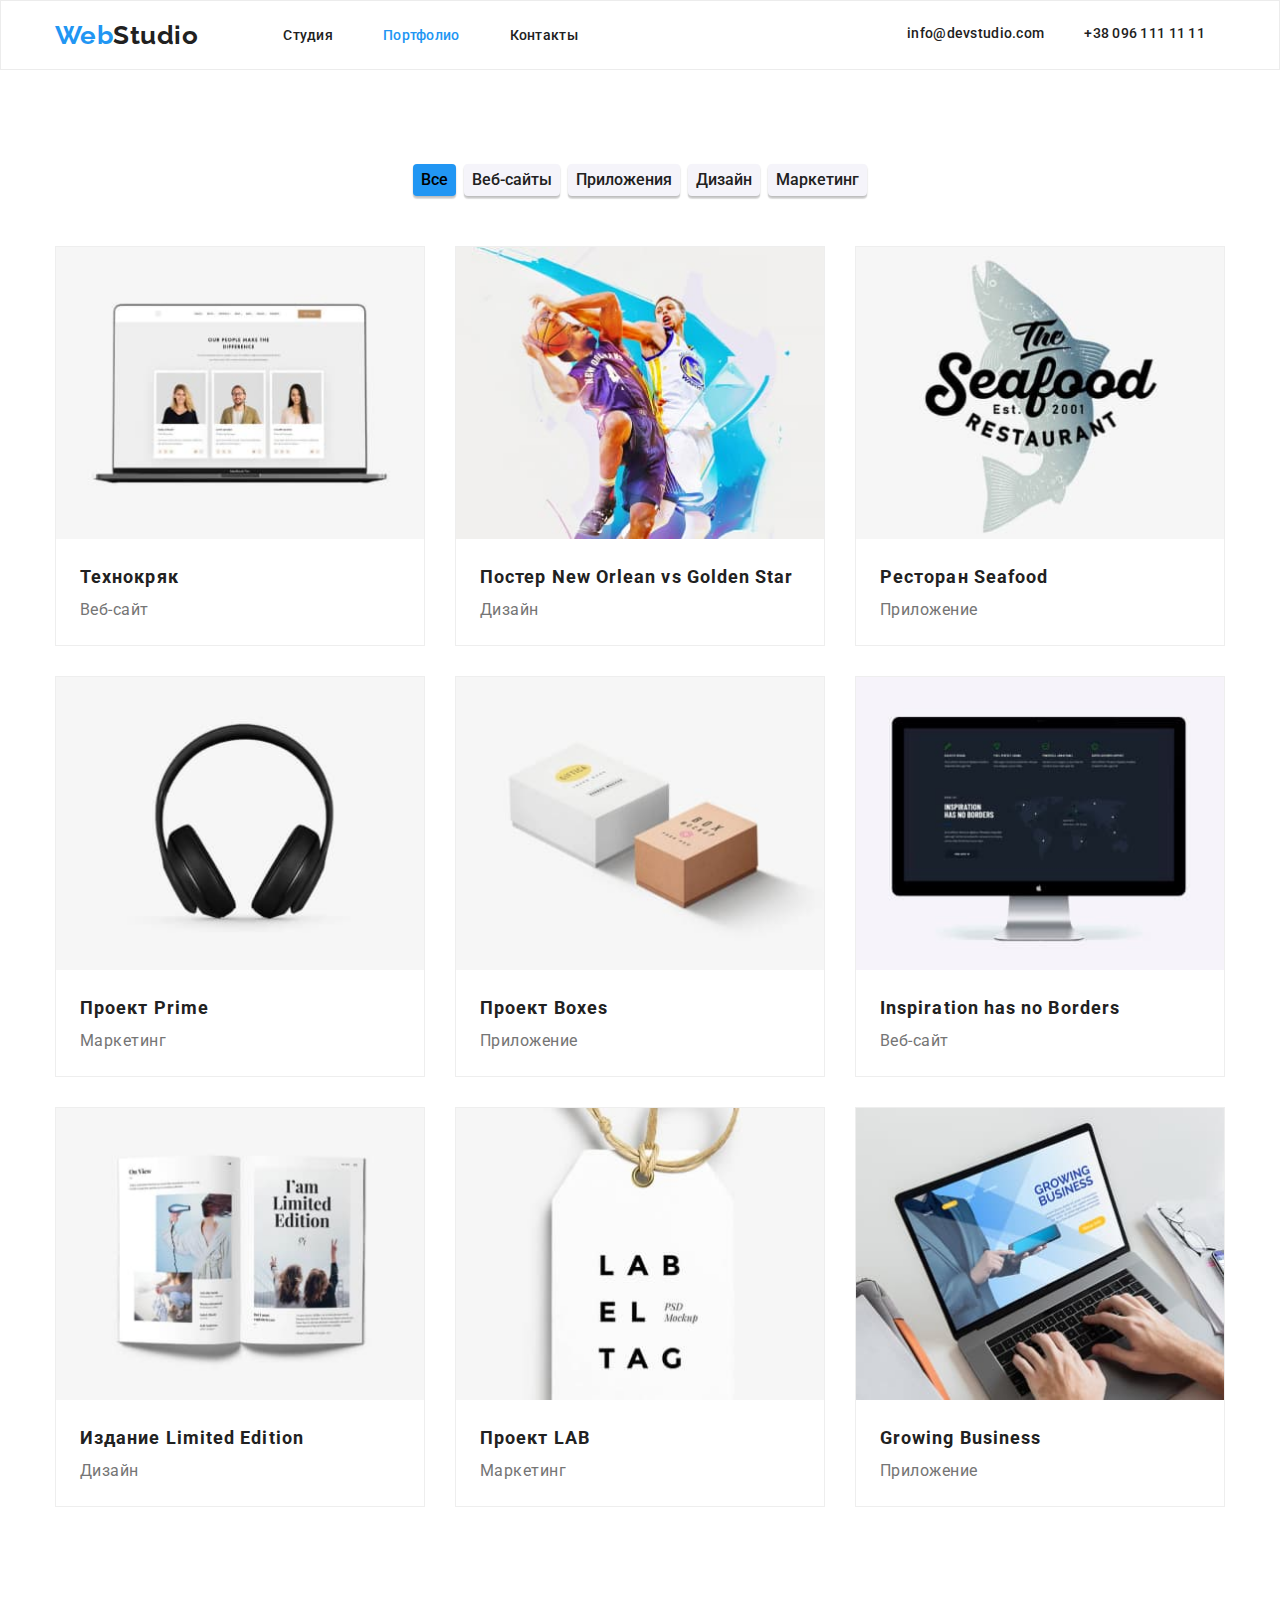
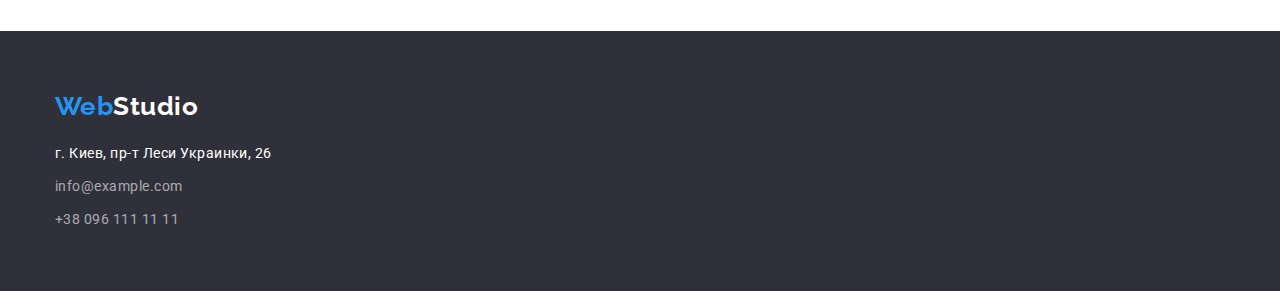
==== portfolio.html @ f0472d08 "markup,styles,portfolio page" ====
<!DOCTYPE html>
<html lang="ru">
  <head>
    <meta charset="UTF-8" />
    <meta name="viewport" content="width=device-width, initial-scale=1.0" />
    <title>Студия</title>

    <link rel="preconnect" href="https://fonts.googleapis.com" />
    <link rel="preconnect" href="https://fonts.gstatic.com" crossorigin />
    <link
      href="https://fonts.googleapis.com/css2?family=Raleway:wght@700&family=Roboto:wght@400;500;700;900&display=swap"
      rel="stylesheet"
    />
    <link
      rel="stylesheet"
      href="https://cdnjs.cloudflare.com/ajax/libs/modern-normalize/1.1.0/modern-normalize.min.css"
    />
    <link rel="stylesheet" href="./css/styles.css" />
  </head>

  <body>
    <!--Шапка сайта-->
    <header class="header">
      <div class="container no-padding flex">
        <div class="navigation">
          <a href="" lang="en" class="logo focus"
            ><span class="logo-web">Web</span>Studio</a
          >
          <nav>
            <ul class="site-nav flex">
              <li class="focus nav-item">
                <a href="./index.html">Студия</a>
              </li>
              <li class="focus nav-item active-page">
                <a href="./portfolio.html">Портфолио</a>
              </li>
              <li class="focus nav-item"><a href="">Контакты</a></li>
            </ul>
          </nav>
        </div>
        <ul class="head-contact flex site-nav">
          <li>
            <a href="mailto:info@devstudio.com" class="section-text"
              >info@devstudio.com</a
            >
          </li>
          <li>
            <a href="tel:+380961111111" class="section-text"
              >+38 096 111 11 11</a
            >
          </li>
        </ul>
      </div>
    </header>
    <main>
      <section class="section">
        <div class="">
          <div class="port-buttons container">
            <h1 class="title visually-hidden">Мои проэкты</h1>
            <ul class="port-btn-list">
              <li class="port-btn-item">
                <button type="button" class="port-btn">Все</button>
              </li>
              <li class="port-btn-item">
                <button type="button" class="port-btn not-active">
                  Веб-сайты
                </button>
              </li>
              <li class="port-btn-item">
                <button type="button" class="port-btn not-active">
                  Приложения
                </button>
              </li>
              <li class="port-btn-item">
                <button type="button" class="port-btn not-active">
                  Дизайн
                </button>
              </li>
              <li class="port-btn-item">
                <button type="button" class="port-btn not-active">
                  Маркетинг
                </button>
              </li>
            </ul>
          </div>
          <div class="container portfolio flex">
            <ul class="port-list">
              <li class="port-list-item">
                <img
                  src="./pictures/port-1.jpg"
                  alt="лаптоп"
                  width="370"
                  height="294"
                />
                <div class="port-cards-text">
                  <h2 class="port-title">Технокряк</h2>
                  <p class="port-subtitle">Веб-сайт</p>
                </div>
              </li>
              <li class="port-list-item">
                <img
                  src="./pictures/port-2.jpg"
                  alt="баскетбалисты"
                  width="370"
                  height="294"
                />
                <div class="port-cards-text">
                  <h2 class="port-title">Постер New Orlean vs Golden Star</h2>
                  <p class="port-subtitle">Дизайн</p>
                </div>
              </li>
              <li class="port-list-item">
                <img
                  src="./pictures/port-3.jpg"
                  alt="рыбный ресторан"
                  width="370"
                  height="294"
                />
                <div class="port-cards-text">
                  <h2 class="port-title">Ресторан Seafood</h2>
                  <p class="port-subtitle">Приложение</p>
                </div>
              </li>
              <li class="port-list-item">
                <img
                  src="./pictures/port-4.jpg"
                  alt="наушники"
                  width="370"
                  height="294"
                />
                <div class="port-cards-text">
                  <h2 class="port-title">Проект Prime</h2>
                  <p class="port-subtitle">Маркетинг</p>
                </div>
              </li>
              <li class="port-list-item">
                <img
                  src="./pictures/port-5.jpg"
                  alt="коробки"
                  width="370"
                  height="294"
                />
                <div class="port-cards-text">
                  <h2 class="port-title">Проект Boxes</h2>
                  <p class="port-subtitle">Приложение</p>
                </div>
              </li>
              <li class="port-list-item">
                <img
                  src="./pictures/port-6.jpg"
                  alt="экран"
                  width="370"
                  height="294"
                />
                <div class="port-cards-text">
                  <h2 class="port-title">Inspiration has no Borders</h2>
                  <p class="port-subtitle">Веб-сайт</p>
                </div>
              </li>
              <li class="port-list-item">
                <img
                  src="./pictures/port-7.jpg"
                  alt="журнал"
                  width="370"
                  height="294"
                />
                <div class="port-cards-text">
                  <h2 class="port-title">Издание Limited Edition</h2>
                  <p class="port-subtitle">Дизайн</p>
                </div>
              </li>
              <li class="port-list-item">
                <img
                  src="./pictures/port-8.jpg"
                  alt="лейбл"
                  width="370"
                  height="294"
                />
                <div class="port-cards-text">
                  <h2 class="port-title">Проект LAB</h2>
                  <p class="port-subtitle">Маркетинг</p>
                </div>
              </li>
              <li class="port-list-item">
                <img
                  src="./pictures/port-9.jpg"
                  alt="лаптоп"
                  width="370"
                  height="294"
                />
                <div class="port-cards-text">
                  <h2 class="port-title">Growing Business</h2>
                  <p class="port-subtitle">Приложение</p>
                </div>
              </li>
            </ul>
          </div>
        </div>
      </section>
    </main>
    <!--Подвал-->
    <footer class="footer">
      <div class="container foot-padding">
        <a href="./index.html" class="logo foot focus"
          ><span class="logo-web">Web</span>Studio</a
        >
        <address class="address">
          <ul class="foot-contacts">
            <li class="address-item">
              <a
                href="https://goo.gl/maps/bssERs2WhnVpPogH9"
                target="blank"
                class="link"
                >г. Киев, пр-т Леси Украинки, 26</a
              >
            </li>
            <li class="address-item">
              <a href="mailto:info@example.com" class="link link-rgba"
                >info@example.com</a
              >
            </li>
            <li class="address-item">
              <a href="tel:+380961111111" class="link link-rgba"
                >+38 096 111 11 11</a
              >
            </li>
          </ul>
        </address>
      </div>
    </footer>
  </body>
</html>
---- css/styles.css ----
:root {
  --main-color: #212121;
  --text-color: #757575;
  --accent-color: #2196f3;
  --main-bg-color: #ffffff;
  --bg-color: #f5f4fa;
  --foot-bg-color: #2f303a;
}
html {
  box-sizing: border-box;
}

/*основной цвет текста #212121*/
/*вторичный цвет #757575*/
/*акцент цвет #2196F3*/
/*основной цвет фона #ffffff*/
/*вторичный цвет фона #F5F4FA*/
/*подвал цвет адреса rgba(255, 255, 255, 0.6);*/
/*подвал цвет фона #2F303A*/
body {
  font-family: Roboto;
  color: var(--main-color);
  background-color: var(--main-bg-color);
  letter-spacing: 0.03em;
}
ul {
  padding: 0;
  margin: 0;
  list-style: none;
}
a {
  text-decoration: none;
}
h1,
h2,
h3,
h4,
h5,
h6,
p {
  margin: 0;
}
img {
  display: block;
  max-width: 100%;
  height: auto;
}
.navigation {
  display: flex;
  align-items: center;
  margin-right: auto;
}
.card-set {
  display: flex;
}
.card-set > .feat-item {
  flex-basis: calc(100% / 4);
}
.card-set > .we-do-item {
  flex-basis: calc(100% / 3);
}
.flex {
  display: flex;
}
.container {
  margin-left: auto;
  margin-right: auto;
  padding-left: 15px;
  padding-right: 15px;
  padding-top: 94px;
  max-width: 1200px;
}
.container.padding-bottom {
  padding-bottom: 94px;
}
.container.foot-padding {
  padding-top: 60px;
  padding-bottom: 60px;
}
.container.no-padding {
  padding-top: 0;
}
.header {
  border: 1px solid #ececec;
}
.logo {
  font-family: Raleway;
  font-weight: bold;
  font-size: 26px;
  line-height: 1.2;
  color: var(--main-color);
  margin-right: 85px;
}
.logo-web {
  color: var(--accent-color);
}
.logo.foot {
  color: var(--main-bg-color);
}
.footer {
  background-color: var(--foot-bg-color);
}
.site-nav {
  padding-top: 25px;
  padding-bottom: 25px;
}
.site-nav a {
  font-weight: 500;
  font-size: 14px;
  line-height: 1.14;
  letter-spacing: 0.02em;

  color: var(--main-color);
}
.site-nav a:focus,
.site-nav a:hover {
  color: var(--accent-color);
}
.nav-item:not(:last-child) {
  margin-right: 50px;
}
.active-page a {
  color: var(--accent-color);
}
.head-contact {
  font-weight: 500;
  font-size: 14px;
  line-height: 1.14;
  letter-spacing: 0.02em;
}
.head-contact a:hover,
.head-contact a:focus {
  color: var(--accent-color);
}
.head-contact :first-child {
  margin-right: 20px;
}

.section {
  color: var(--main-color);
}
.section-text {
  color: var(--text-color);
}
.bgcolor {
  width: auto;
  background-color: var(--bg-color);
}

.hero {
  padding: 200px 0;
  text-align: center;
  max-width: auto;
  height: 600px;

  background: #2f303a;
}
.hero-title {
  margin: auto;
  font-weight: 900;
  font-size: 44px;
  line-height: 1.36;
  text-align: center;

  letter-spacing: 0.06em;
  text-transform: uppercase;
  color: var(--main-bg-color);
}
.btn {
  display: inline-flex;
  color: var(--main-bg-color);
  background-color: var(--accent-color);
  box-shadow: 0px 4px 4px rgba(0, 0, 0, 0.15);
  border-radius: 4px;
  border-color: transparent;
  position: absolute;
  margin-top: 30px;
  padding: 10px 32px;
  max-width: 200px;
  max-height: 50px;
  font-style: normal;
  font-weight: bold;
  font-size: 16px;
  line-height: 1.9;
}
.visually-hidden {
  position: absolute !important;
  clip: rect(1px 1px 1px 1px);
  clip: rect(1px, 1px, 1px, 1px);
  padding: 0 !important;
  border: 0 !important;
  height: 1px !important;
  width: 1px !important;
  overflow: hidden;
}
.features .title {
  margin-top: 0;
  margin-bottom: 0;
  font-weight: bold;
  font-size: 14px;
  line-height: 1.14;
  text-transform: uppercase;
}
.feat-text {
  padding-top: 10px;
  margin-bottom: 0;
  font-size: 16px;
  line-height: 1.18;
}
.feat-item:not(:last-child) {
  margin-right: 25px;
}
.we-do-item:not(:last-child) {
  margin-right: 15px;
}
.main-title {
  margin-top: 0;
  margin-bottom: 50px;
  font-weight: bold;
  font-size: 36px;
  line-height: 1.16;
  text-align: center;
}

.team-list > .team-item {
  display: inline-block;
  flex-basis: calc(100% / 4);
}
.team-list > .team-item:not(:last-child) {
  margin-right: 20px;
}
.team-item {
  width: 270px;
  height: 368px;
  background: var(--main-bg-color);
  box-shadow: 1px 3px 0px rgb(0 0 0 / 12%);
}
.team-card-text {
  padding: 30px 55px;
  text-align: center;
}
.team-subtitle {
  font-weight: 500;
  font-size: 16px;
  line-height: 1.18;
}

.team-text {
  margin-top: 10px;
  font-size: 16px;
  line-height: 1.18;
}
.foot-contacts {
  margin-top: 20px;
}
.address-item:not(:first-child) {
  margin-top: 9px;
}
.address .link {
  font-style: normal;
  font-family: Roboto;
  font-size: 14px;
  line-height: 1.7;
  color: var(--main-bg-color);
}
.link.link-rgba {
  color: rgba(255, 255, 255, 0.6);
}
/*Стили Портфолио*/
:root {
  --btn-shadow: 0px 3px 1px rgba(0, 0, 0, 0.1), 0px 1px 2px rgba(0, 0, 0, 0.08),
    0px 2px 2px rgba(0, 0, 0, 0.12);
}

.port-btn-list {
  display: flex;
  justify-content: center;
  margin-bottom: 50px;
}
.port-btn {
  display: inline-block;
  width: auto;
  height: auto;
  position: inherit;
  background-color: var(--accent-color);
  box-shadow: var(--btn-shadow);
  border-radius: 4px;
  border-color: transparent;
  font-family: Roboto;
  font-weight: 500;
  font-size: 16px;
  line-height: 1.6;
  text-align: center;
}
.port-btn.not-active {
  color: var(--main-color);
  background-color: var(--bg-color);
}
.port-btn-list > .port-btn-item:not(:last-child) {
  margin-right: 8px;
}
.container.portfolio {
  padding-top: 0;
  padding-bottom: 94px;
}
.port-list {
  display: flex;
  flex-wrap: wrap;
}
.port-list-item {
  background-color: var(--main-bg-color);
  border: 1px solid #eeeeee;
  flex-basis: calc((100% - 60px) / 3);
  margin-bottom: 30px;
}
.port-list-item:not(:nth-child(3n)) {
  margin-right: 30px;
}
.port-cards-text {
  padding: 20px 24px;
}
.port-title {
  font-weight: bold;
  font-size: 18px;
  line-height: 2;
  letter-spacing: 0.06em;
  color: var(--main-color);
}
.port-subtitle {
  font-size: 16px;
  line-height: 1.87;
  color: var(--text-color);
}
/*основной цвет текста #212121*/
/*вторичный цвет #757575*/
/*акцент цвет #2196F3*/
/*основной цвет фона #E5E5E5*/
/*вторичный цвет фона #F5F4FA*/
/*подвал цвет адреса rgba(255, 255, 255, 0.6);*/
/*подвал цвет фона #2F303A*/
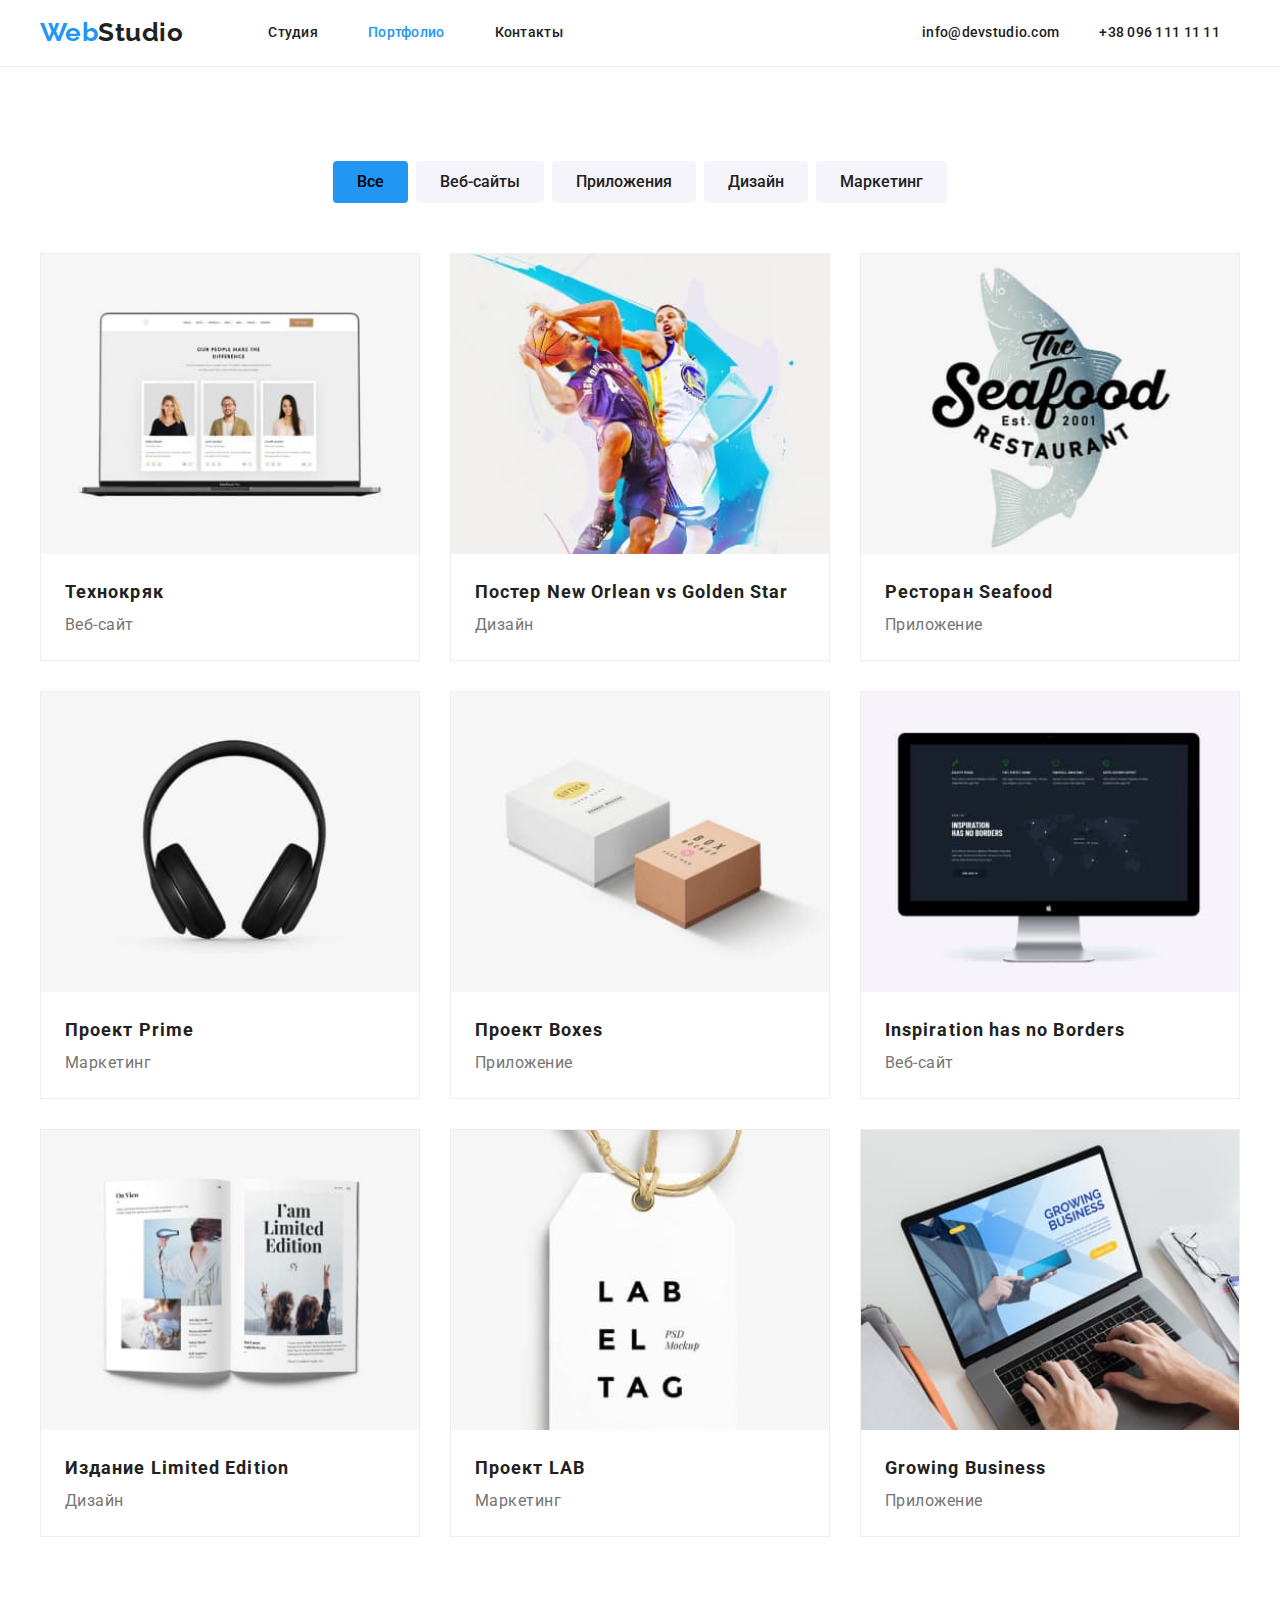
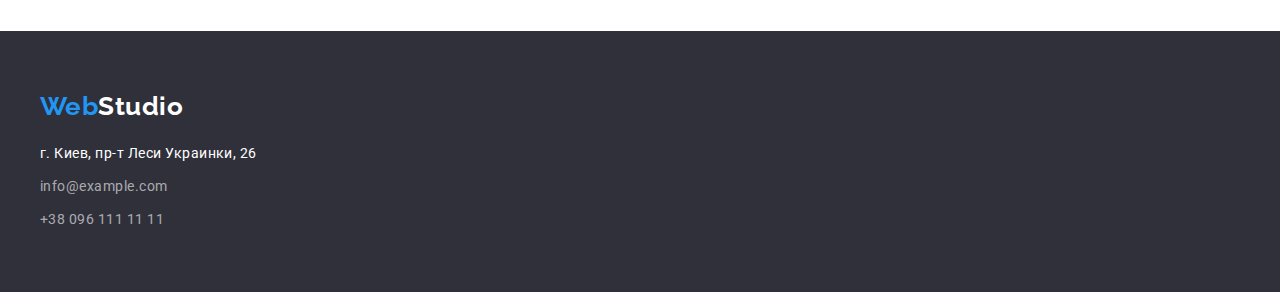
==== commit 6819564d: "edit" ====
--- a/portfolio.html
+++ b/portfolio.html
@@ -29,12 +29,14 @@
           <nav>
             <ul class="site-nav flex">
               <li class="focus nav-item">
-                <a href="./index.html">Студия</a>
+                <a class="nav-link" href="./index.html">Студия</a>
               </li>
               <li class="focus nav-item active-page">
-                <a href="./portfolio.html">Портфолио</a>
+                <a class="nav-link" href="./portfolio.html">Портфолио</a>
               </li>
-              <li class="focus nav-item"><a href="">Контакты</a></li>
+              <li class="focus nav-item">
+                <a class="nav-link" href="">Контакты</a>
+              </li>
             </ul>
           </nav>
         </div>
@@ -54,147 +56,143 @@
     </header>
     <main>
       <section class="section">
-        <div class="">
-          <div class="port-buttons container">
-            <h1 class="title visually-hidden">Мои проэкты</h1>
-            <ul class="port-btn-list">
-              <li class="port-btn-item">
-                <button type="button" class="port-btn">Все</button>
-              </li>
-              <li class="port-btn-item">
-                <button type="button" class="port-btn not-active">
-                  Веб-сайты
-                </button>
-              </li>
-              <li class="port-btn-item">
-                <button type="button" class="port-btn not-active">
-                  Приложения
-                </button>
-              </li>
-              <li class="port-btn-item">
-                <button type="button" class="port-btn not-active">
-                  Дизайн
-                </button>
-              </li>
-              <li class="port-btn-item">
-                <button type="button" class="port-btn not-active">
-                  Маркетинг
-                </button>
-              </li>
-            </ul>
-          </div>
-          <div class="container portfolio flex">
-            <ul class="port-list">
-              <li class="port-list-item">
-                <img
-                  src="./pictures/port-1.jpg"
-                  alt="лаптоп"
-                  width="370"
-                  height="294"
-                />
-                <div class="port-cards-text">
-                  <h2 class="port-title">Технокряк</h2>
-                  <p class="port-subtitle">Веб-сайт</p>
-                </div>
-              </li>
-              <li class="port-list-item">
-                <img
-                  src="./pictures/port-2.jpg"
-                  alt="баскетбалисты"
-                  width="370"
-                  height="294"
-                />
-                <div class="port-cards-text">
-                  <h2 class="port-title">Постер New Orlean vs Golden Star</h2>
-                  <p class="port-subtitle">Дизайн</p>
-                </div>
-              </li>
-              <li class="port-list-item">
-                <img
-                  src="./pictures/port-3.jpg"
-                  alt="рыбный ресторан"
-                  width="370"
-                  height="294"
-                />
-                <div class="port-cards-text">
-                  <h2 class="port-title">Ресторан Seafood</h2>
-                  <p class="port-subtitle">Приложение</p>
-                </div>
-              </li>
-              <li class="port-list-item">
-                <img
-                  src="./pictures/port-4.jpg"
-                  alt="наушники"
-                  width="370"
-                  height="294"
-                />
-                <div class="port-cards-text">
-                  <h2 class="port-title">Проект Prime</h2>
-                  <p class="port-subtitle">Маркетинг</p>
-                </div>
-              </li>
-              <li class="port-list-item">
-                <img
-                  src="./pictures/port-5.jpg"
-                  alt="коробки"
-                  width="370"
-                  height="294"
-                />
-                <div class="port-cards-text">
-                  <h2 class="port-title">Проект Boxes</h2>
-                  <p class="port-subtitle">Приложение</p>
-                </div>
-              </li>
-              <li class="port-list-item">
-                <img
-                  src="./pictures/port-6.jpg"
-                  alt="экран"
-                  width="370"
-                  height="294"
-                />
-                <div class="port-cards-text">
-                  <h2 class="port-title">Inspiration has no Borders</h2>
-                  <p class="port-subtitle">Веб-сайт</p>
-                </div>
-              </li>
-              <li class="port-list-item">
-                <img
-                  src="./pictures/port-7.jpg"
-                  alt="журнал"
-                  width="370"
-                  height="294"
-                />
-                <div class="port-cards-text">
-                  <h2 class="port-title">Издание Limited Edition</h2>
-                  <p class="port-subtitle">Дизайн</p>
-                </div>
-              </li>
-              <li class="port-list-item">
-                <img
-                  src="./pictures/port-8.jpg"
-                  alt="лейбл"
-                  width="370"
-                  height="294"
-                />
-                <div class="port-cards-text">
-                  <h2 class="port-title">Проект LAB</h2>
-                  <p class="port-subtitle">Маркетинг</p>
-                </div>
-              </li>
-              <li class="port-list-item">
-                <img
-                  src="./pictures/port-9.jpg"
-                  alt="лаптоп"
-                  width="370"
-                  height="294"
-                />
-                <div class="port-cards-text">
-                  <h2 class="port-title">Growing Business</h2>
-                  <p class="port-subtitle">Приложение</p>
-                </div>
-              </li>
-            </ul>
-          </div>
+        <div class="container">
+          <h1 class="title visually-hidden">Мои проэкты</h1>
+          <ul class="port-btn-list">
+            <li class="port-btn-item">
+              <button type="button" class="port-btn">Все</button>
+            </li>
+            <li class="port-btn-item">
+              <button type="button" class="port-btn not-active">
+                Веб-сайты
+              </button>
+            </li>
+            <li class="port-btn-item">
+              <button type="button" class="port-btn not-active">
+                Приложения
+              </button>
+            </li>
+            <li class="port-btn-item">
+              <button type="button" class="port-btn not-active">Дизайн</button>
+            </li>
+            <li class="port-btn-item">
+              <button type="button" class="port-btn not-active">
+                Маркетинг
+              </button>
+            </li>
+          </ul>
+        </div>
+        <div class="container portfolio flex">
+          <ul class="port-list">
+            <li class="port-list-item">
+              <img
+                src="./pictures/port-1.jpg"
+                alt="лаптоп"
+                width="370"
+                height="294"
+              />
+              <div class="port-cards-text">
+                <h2 class="port-title">Технокряк</h2>
+                <p class="port-subtitle">Веб-сайт</p>
+              </div>
+            </li>
+            <li class="port-list-item">
+              <img
+                src="./pictures/port-2.jpg"
+                alt="баскетбалисты"
+                width="370"
+                height="294"
+              />
+              <div class="port-cards-text">
+                <h2 class="port-title">Постер New Orlean vs Golden Star</h2>
+                <p class="port-subtitle">Дизайн</p>
+              </div>
+            </li>
+            <li class="port-list-item">
+              <img
+                src="./pictures/port-3.jpg"
+                alt="рыбный ресторан"
+                width="370"
+                height="294"
+              />
+              <div class="port-cards-text">
+                <h2 class="port-title">Ресторан Seafood</h2>
+                <p class="port-subtitle">Приложение</p>
+              </div>
+            </li>
+            <li class="port-list-item">
+              <img
+                src="./pictures/port-4.jpg"
+                alt="наушники"
+                width="370"
+                height="294"
+              />
+              <div class="port-cards-text">
+                <h2 class="port-title">Проект Prime</h2>
+                <p class="port-subtitle">Маркетинг</p>
+              </div>
+            </li>
+            <li class="port-list-item">
+              <img
+                src="./pictures/port-5.jpg"
+                alt="коробки"
+                width="370"
+                height="294"
+              />
+              <div class="port-cards-text">
+                <h2 class="port-title">Проект Boxes</h2>
+                <p class="port-subtitle">Приложение</p>
+              </div>
+            </li>
+            <li class="port-list-item">
+              <img
+                src="./pictures/port-6.jpg"
+                alt="экран"
+                width="370"
+                height="294"
+              />
+              <div class="port-cards-text">
+                <h2 class="port-title">Inspiration has no Borders</h2>
+                <p class="port-subtitle">Веб-сайт</p>
+              </div>
+            </li>
+            <li class="port-list-item">
+              <img
+                src="./pictures/port-7.jpg"
+                alt="журнал"
+                width="370"
+                height="294"
+              />
+              <div class="port-cards-text">
+                <h2 class="port-title">Издание Limited Edition</h2>
+                <p class="port-subtitle">Дизайн</p>
+              </div>
+            </li>
+            <li class="port-list-item">
+              <img
+                src="./pictures/port-8.jpg"
+                alt="лейбл"
+                width="370"
+                height="294"
+              />
+              <div class="port-cards-text">
+                <h2 class="port-title">Проект LAB</h2>
+                <p class="port-subtitle">Маркетинг</p>
+              </div>
+            </li>
+            <li class="port-list-item">
+              <img
+                src="./pictures/port-9.jpg"
+                alt="лаптоп"
+                width="370"
+                height="294"
+              />
+              <div class="port-cards-text">
+                <h2 class="port-title">Growing Business</h2>
+                <p class="port-subtitle">Приложение</p>
+              </div>
+            </li>
+          </ul>
         </div>
       </section>
     </main>
--- a/css/styles.css
+++ b/css/styles.css
@@ -42,7 +42,7 @@
 }
 img {
   display: block;
-  max-width: 100%;
+  width: 100%;
   height: auto;
 }
 .navigation {
@@ -65,52 +65,60 @@
 .container {
   margin-left: auto;
   margin-right: auto;
+
+  max-width: 1200px;
+}
+.section {
   padding-left: 15px;
   padding-right: 15px;
   padding-top: 94px;
-  max-width: 1200px;
+  color: var(--main-color);
+}
+.section-text {
+  color: var(--text-color);
 }
 .container.padding-bottom {
   padding-bottom: 94px;
 }
-.container.foot-padding {
+
+.container.no-padding {
+  padding-top: 0;
+}
+.header {
+  border-bottom: 1px solid #ececec;
+}
+.logo {
+  font-family: Raleway;
+  font-weight: bold;
+  font-size: 26px;
+  line-height: 1.2;
+  color: var(--main-color);
+  margin-right: 85px;
+}
+.logo-web {
+  color: var(--accent-color);
+}
+.logo.foot {
+  color: var(--main-bg-color);
+}
+.footer {
   padding-top: 60px;
   padding-bottom: 60px;
-}
-.container.no-padding {
-  padding-top: 0;
-}
-.header {
-  border: 1px solid #ececec;
-}
-.logo {
-  font-family: Raleway;
-  font-weight: bold;
-  font-size: 26px;
-  line-height: 1.2;
-  color: var(--main-color);
-  margin-right: 85px;
-}
-.logo-web {
-  color: var(--accent-color);
-}
-.logo.foot {
-  color: var(--main-bg-color);
-}
-.footer {
   background-color: var(--foot-bg-color);
 }
-.site-nav {
+
+.site-nav a {
+  font-weight: 500;
+  font-size: 14px;
+  line-height: 1.14;
+  letter-spacing: 0.02em;
+
+  color: var(--main-color);
+}
+.nav-link {
+  display: block;
   padding-top: 25px;
   padding-bottom: 25px;
-}
-.site-nav a {
-  font-weight: 500;
-  font-size: 14px;
-  line-height: 1.14;
-  letter-spacing: 0.02em;
-
-  color: var(--main-color);
 }
 .site-nav a:focus,
 .site-nav a:hover {
@@ -123,6 +131,7 @@
   color: var(--accent-color);
 }
 .head-contact {
+  align-items: center;
   font-weight: 500;
   font-size: 14px;
   line-height: 1.14;
@@ -136,12 +145,6 @@
   margin-right: 20px;
 }
 
-.section {
-  color: var(--main-color);
-}
-.section-text {
-  color: var(--text-color);
-}
 .bgcolor {
   width: auto;
   background-color: var(--bg-color);
@@ -156,6 +159,7 @@
   background: #2f303a;
 }
 .hero-title {
+  max-width: 969px;
   margin: auto;
   font-weight: 900;
   font-size: 44px;
@@ -167,13 +171,11 @@
   color: var(--main-bg-color);
 }
 .btn {
-  display: inline-flex;
   color: var(--main-bg-color);
   background-color: var(--accent-color);
   box-shadow: 0px 4px 4px rgba(0, 0, 0, 0.15);
   border-radius: 4px;
   border-color: transparent;
-  position: absolute;
   margin-top: 30px;
   padding: 10px 32px;
   max-width: 200px;
@@ -202,10 +204,10 @@
   text-transform: uppercase;
 }
 .feat-text {
-  padding-top: 10px;
+  margin-top: 15px;
   margin-bottom: 0;
-  font-size: 16px;
-  line-height: 1.18;
+  font-size: 14px;
+  line-height: 1.71;
 }
 .feat-item:not(:last-child) {
   margin-right: 25px;
@@ -236,7 +238,8 @@
   box-shadow: 1px 3px 0px rgb(0 0 0 / 12%);
 }
 .team-card-text {
-  padding: 30px 55px;
+  padding-top: 30px;
+  padding-bottom: 30px;
   text-align: center;
 }
 .team-subtitle {
@@ -283,14 +286,20 @@
   height: auto;
   position: inherit;
   background-color: var(--accent-color);
-  box-shadow: var(--btn-shadow);
+
   border-radius: 4px;
   border-color: transparent;
   font-family: Roboto;
   font-weight: 500;
   font-size: 16px;
   line-height: 1.6;
-  text-align: center;
+
+  padding: 6px 22px;
+  text-align: center;
+}
+.port-btn:hover,
+.port-btn:focus {
+  box-shadow: var(--btn-shadow);
 }
 .port-btn.not-active {
   color: var(--main-color);
@@ -306,6 +315,7 @@
 .port-list {
   display: flex;
   flex-wrap: wrap;
+  margin-bottom: -30px;
 }
 .port-list-item {
   background-color: var(--main-bg-color);
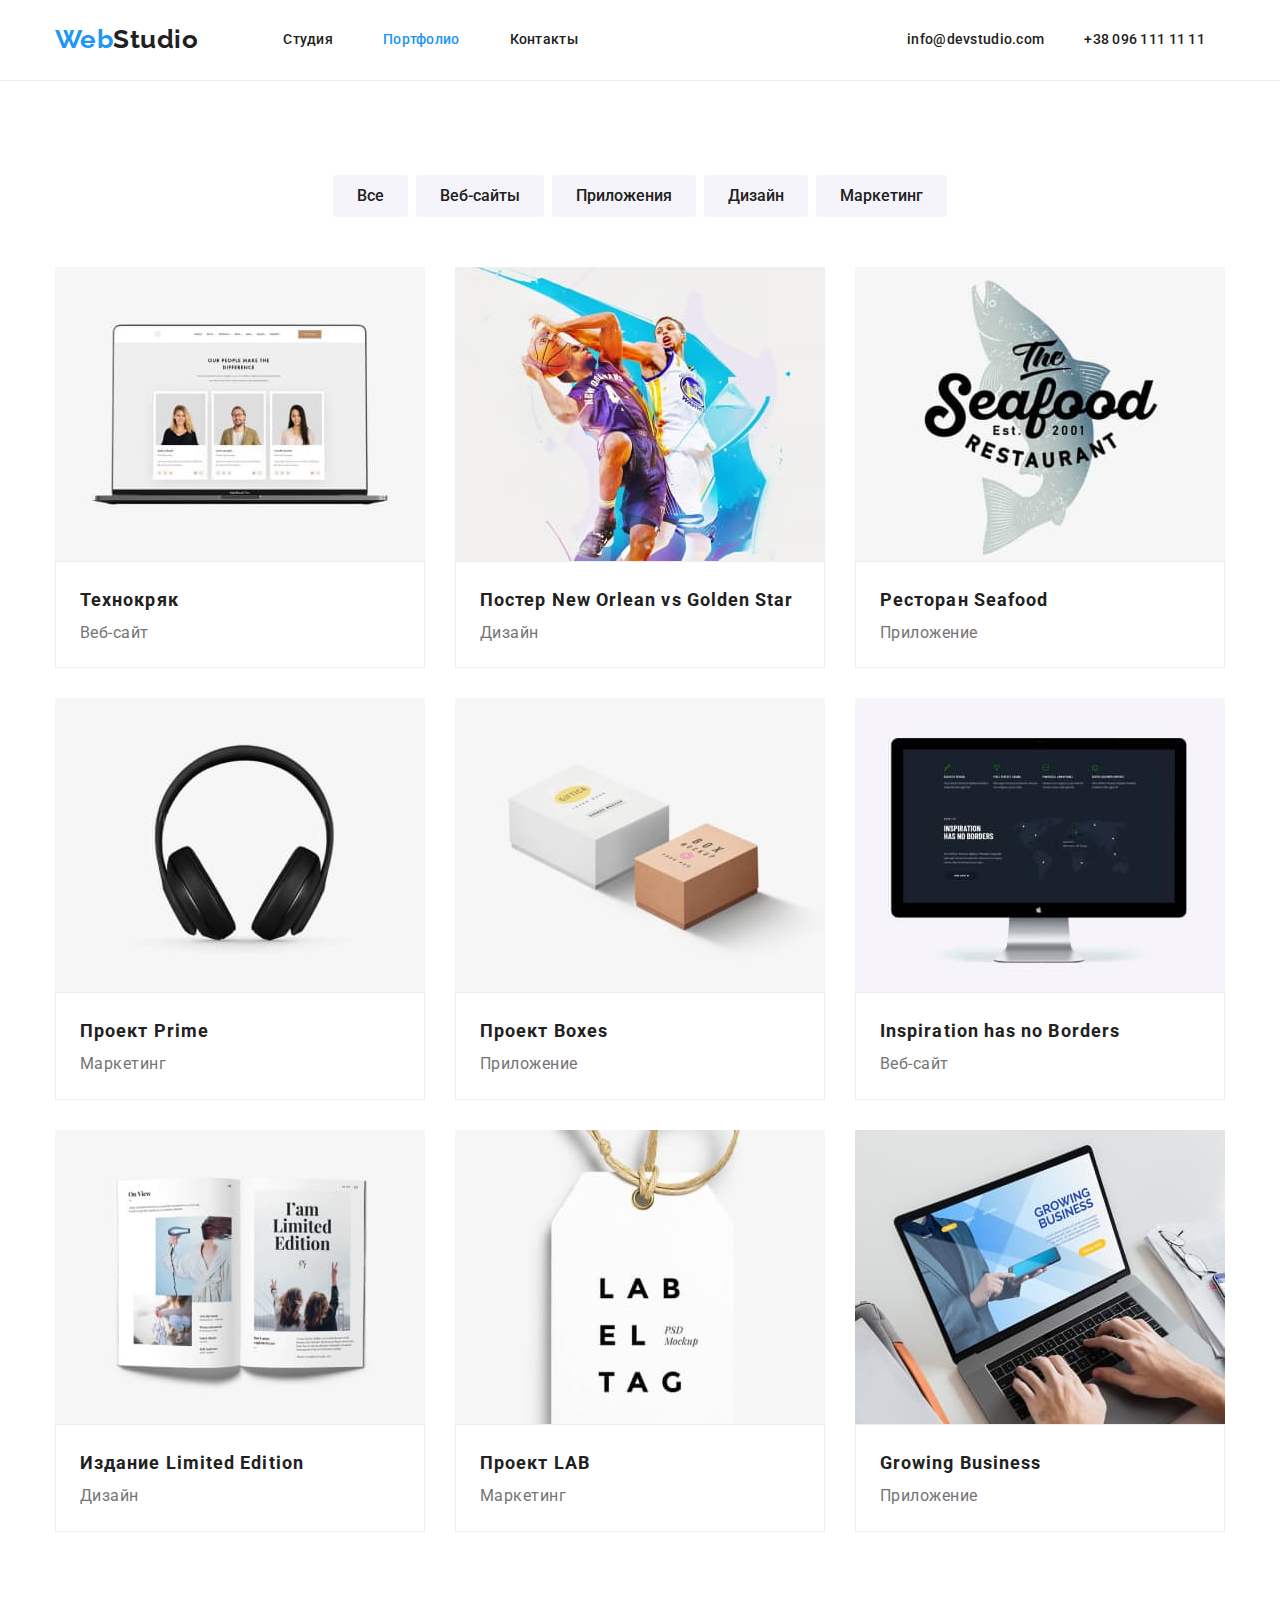
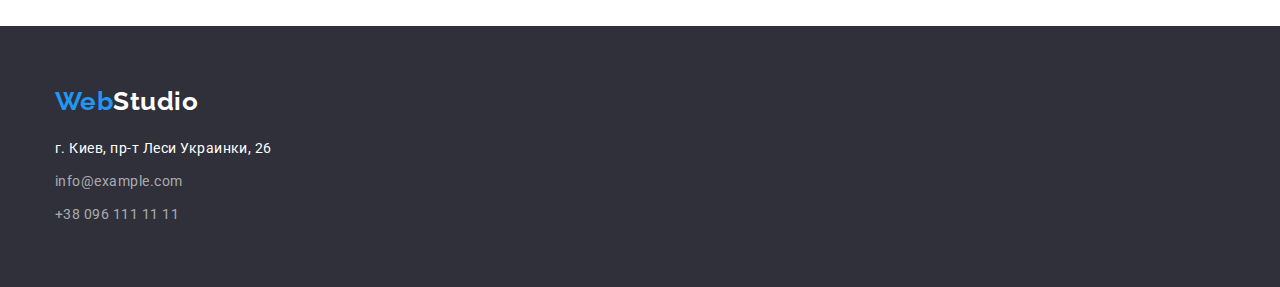
==== commit eb99ef6a: "submit" ====
--- a/portfolio.html
+++ b/portfolio.html
@@ -63,22 +63,16 @@
               <button type="button" class="port-btn">Все</button>
             </li>
             <li class="port-btn-item">
-              <button type="button" class="port-btn not-active">
-                Веб-сайты
-              </button>
-            </li>
-            <li class="port-btn-item">
-              <button type="button" class="port-btn not-active">
-                Приложения
-              </button>
-            </li>
-            <li class="port-btn-item">
-              <button type="button" class="port-btn not-active">Дизайн</button>
-            </li>
-            <li class="port-btn-item">
-              <button type="button" class="port-btn not-active">
-                Маркетинг
-              </button>
+              <button type="button" class="port-btn">Веб-сайты</button>
+            </li>
+            <li class="port-btn-item">
+              <button type="button" class="port-btn">Приложения</button>
+            </li>
+            <li class="port-btn-item">
+              <button type="button" class="port-btn">Дизайн</button>
+            </li>
+            <li class="port-btn-item">
+              <button type="button" class="port-btn">Маркетинг</button>
             </li>
           </ul>
         </div>
--- a/css/styles.css
+++ b/css/styles.css
@@ -51,13 +51,14 @@
   margin-right: auto;
 }
 .card-set {
+  margin-right: -30px;
   display: flex;
 }
 .card-set > .feat-item {
-  flex-basis: calc(100% / 4);
+  flex-basis: calc(100% / 4 - 30px);
 }
 .card-set > .we-do-item {
-  flex-basis: calc(100% / 3);
+  flex-basis: calc(100% / 3 - 30px);
 }
 .flex {
   display: flex;
@@ -65,12 +66,12 @@
 .container {
   margin-left: auto;
   margin-right: auto;
-
-  max-width: 1200px;
-}
-.section {
   padding-left: 15px;
   padding-right: 15px;
+
+  max-width: 1200px;
+}
+.section {
   padding-top: 94px;
   color: var(--main-color);
 }
@@ -117,8 +118,8 @@
 }
 .nav-link {
   display: block;
-  padding-top: 25px;
-  padding-bottom: 25px;
+  padding-top: 32px;
+  padding-bottom: 32px;
 }
 .site-nav a:focus,
 .site-nav a:hover {
@@ -159,7 +160,7 @@
   background: #2f303a;
 }
 .hero-title {
-  max-width: 969px;
+  max-width: 696px;
   margin: auto;
   font-weight: 900;
   font-size: 44px;
@@ -210,10 +211,10 @@
   line-height: 1.71;
 }
 .feat-item:not(:last-child) {
-  margin-right: 25px;
-}
-.we-do-item:not(:last-child) {
-  margin-right: 15px;
+  margin-right: 30px;
+}
+.we-do-item {
+  margin-right: 30px;
 }
 .main-title {
   margin-top: 0;
@@ -285,7 +286,8 @@
   width: auto;
   height: auto;
   position: inherit;
-  background-color: var(--accent-color);
+  color: var(--main-color);
+  background-color: var(--bg-color);
 
   border-radius: 4px;
   border-color: transparent;
@@ -299,12 +301,11 @@
 }
 .port-btn:hover,
 .port-btn:focus {
+  background-color: var(--accent-color);
+  color: var(--main-bg-color);
   box-shadow: var(--btn-shadow);
 }
-.port-btn.not-active {
-  color: var(--main-color);
-  background-color: var(--bg-color);
-}
+
 .port-btn-list > .port-btn-item:not(:last-child) {
   margin-right: 8px;
 }
@@ -316,17 +317,16 @@
   display: flex;
   flex-wrap: wrap;
   margin-bottom: -30px;
+  margin-left: -30px;
 }
 .port-list-item {
   background-color: var(--main-bg-color);
+  flex-basis: calc((100% - 90px) / 3);
+  margin-bottom: 30px;
+  margin-left: 30px;
+}
+.port-cards-text {
   border: 1px solid #eeeeee;
-  flex-basis: calc((100% - 60px) / 3);
-  margin-bottom: 30px;
-}
-.port-list-item:not(:nth-child(3n)) {
-  margin-right: 30px;
-}
-.port-cards-text {
   padding: 20px 24px;
 }
 .port-title {
